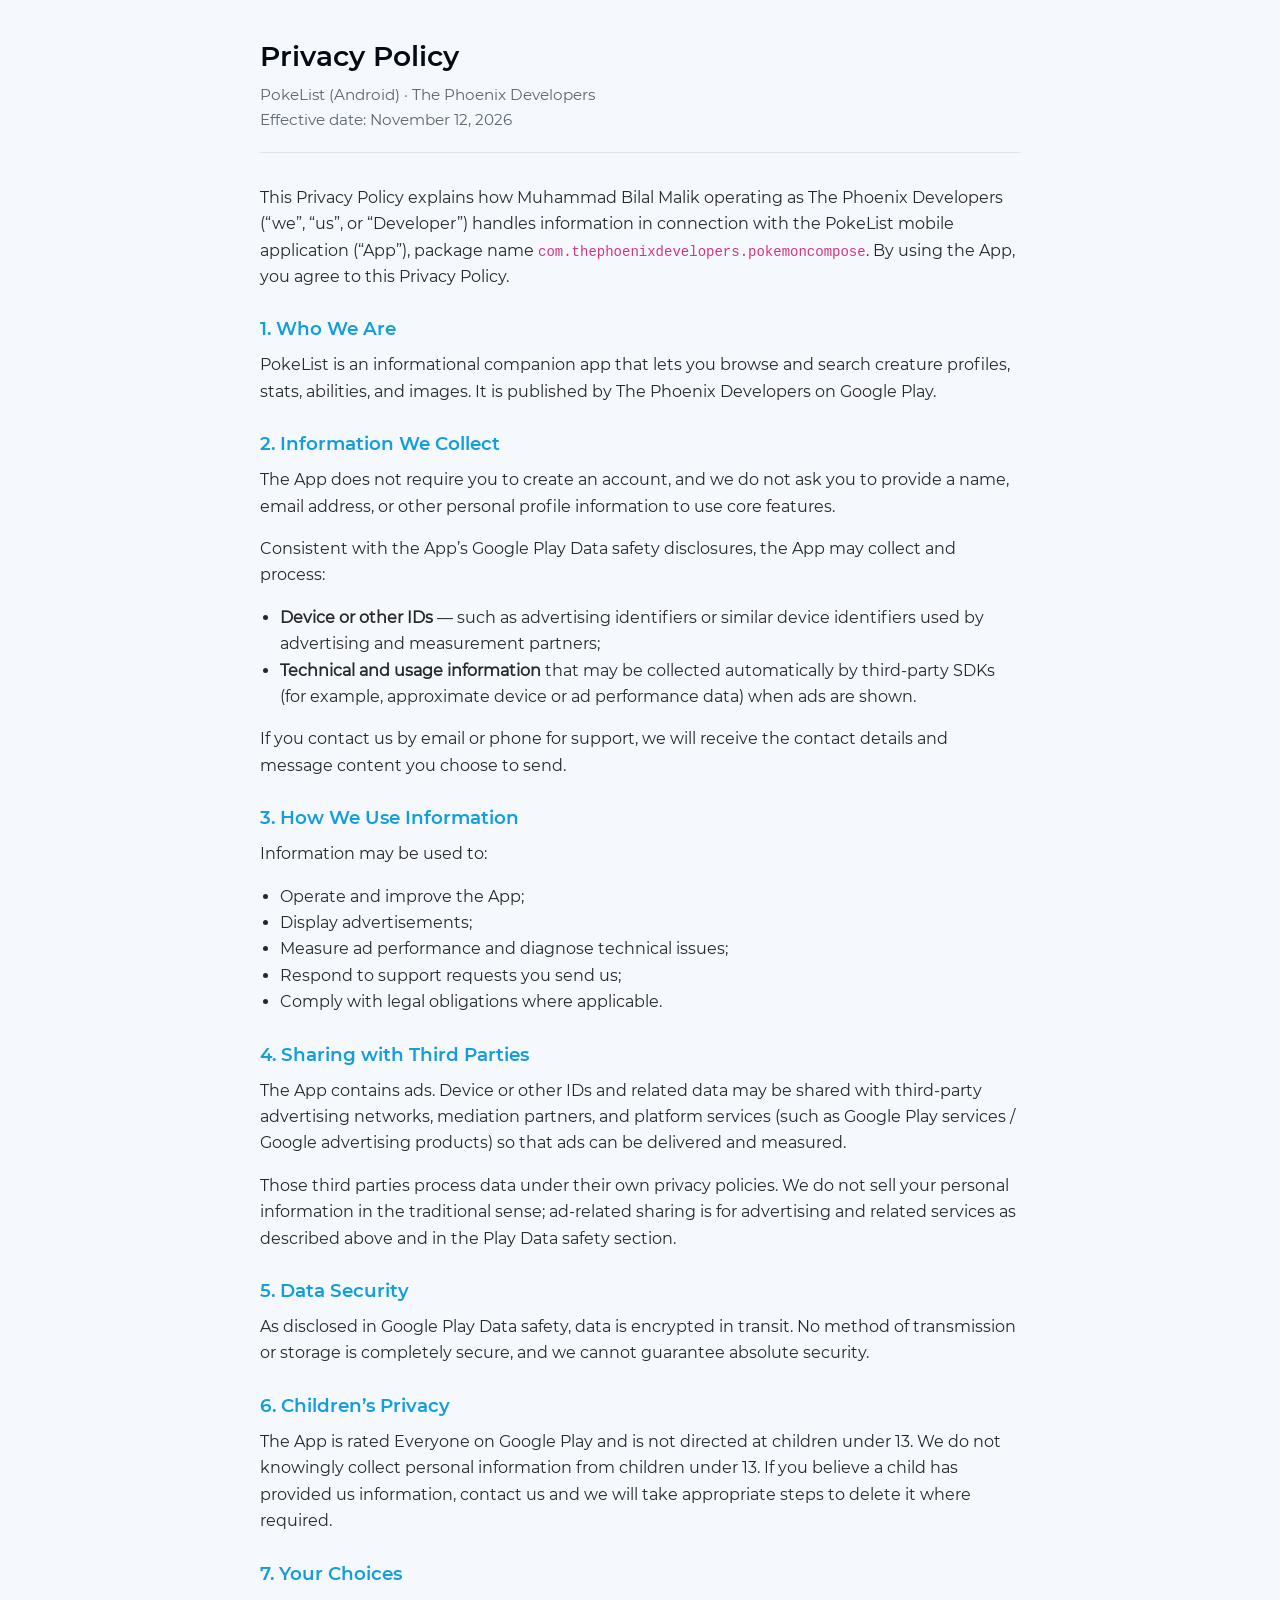
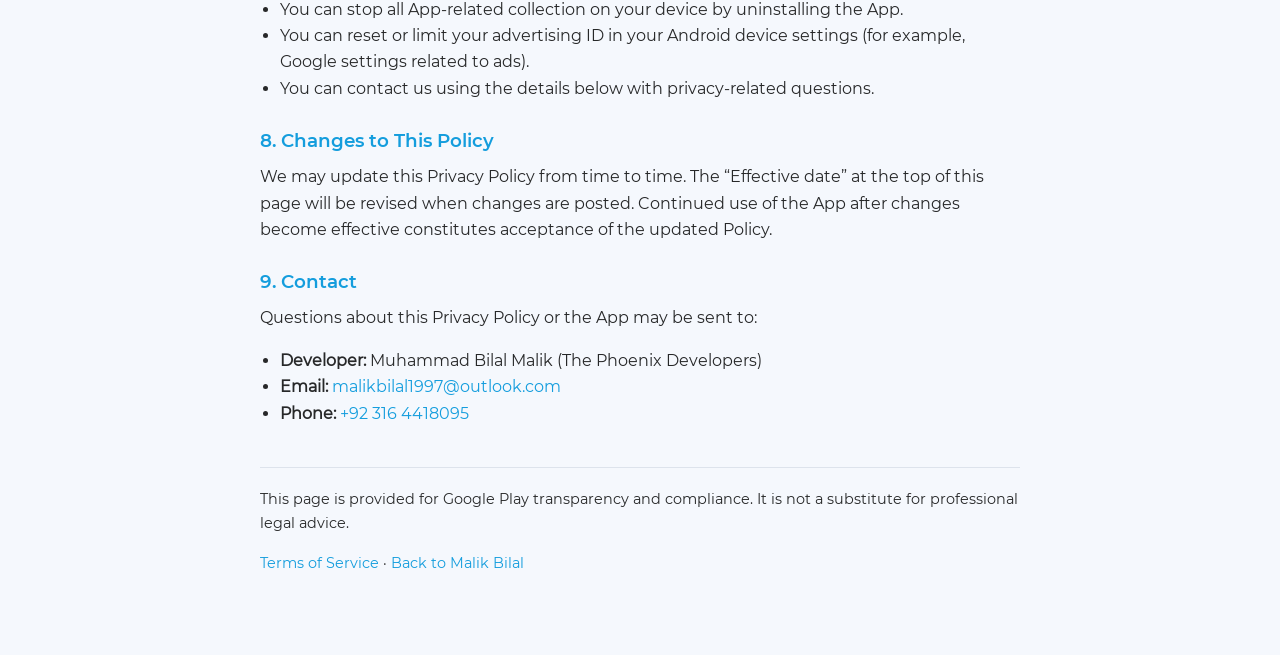
==== pokelist-privacy-policy.html @ 0e5f7070 "Add PokeList Privacy Policy page and cross-link with Terms. Co-authored-by: Cursor <cursoragent@curs" ====
<!DOCTYPE html>
<html lang="en">

<head>
  <meta charset="utf-8">
  <meta content="width=device-width, initial-scale=1.0" name="viewport">
  <title>PokeList – Privacy Policy</title>
  <meta name="description" content="Privacy Policy for the PokeList Android app by The Phoenix Developers.">

  <link href="assets/vendor/bootstrap/css/bootstrap.min.css" rel="stylesheet">
  <link href="assets/css/style.css" rel="stylesheet">

  <style>
    body {
      background: #f5f8fd;
    }

    .legal-page {
      max-width: 800px;
      margin: 0 auto;
      padding: 2.5rem 1.25rem 4rem;
    }

    .legal-page header {
      margin-bottom: 2rem;
      padding-bottom: 1.25rem;
      border-bottom: 1px solid #dde3ec;
    }

    .legal-page h1 {
      font-size: 1.75rem;
      margin-bottom: 0.5rem;
      color: #040b14;
    }

    .legal-page .meta {
      color: #5a6570;
      font-size: 0.95rem;
      margin: 0;
      text-align: left;
    }

    .legal-page h2 {
      font-size: 1.15rem;
      margin-top: 1.75rem;
      margin-bottom: 0.75rem;
      color: #149ddd;
    }

    .legal-page p,
    .legal-page li {
      text-align: left;
      line-height: 1.65;
      color: #272829;
    }

    .legal-page ul {
      padding-left: 1.25rem;
      margin-bottom: 1rem;
    }

    .legal-page footer {
      margin-top: 2.5rem;
      padding-top: 1.25rem;
      border-top: 1px solid #dde3ec;
      font-size: 0.9rem;
      color: #5a6570;
    }
  </style>
</head>

<body>
  <main class="legal-page">
    <header>
      <h1>Privacy Policy</h1>
      <p class="meta">PokeList (Android) · The Phoenix Developers</p>
      <p class="meta">Effective date: November 12, 2026</p>
    </header>

    <p>
      This Privacy Policy explains how Muhammad Bilal Malik operating as The Phoenix Developers
      (“we”, “us”, or “Developer”) handles information in connection with the PokeList mobile
      application (“App”), package name <code>com.thephoenixdevelopers.pokemoncompose</code>.
      By using the App, you agree to this Privacy Policy.
    </p>

    <h2>1. Who We Are</h2>
    <p>
      PokeList is an informational companion app that lets you browse and search creature
      profiles, stats, abilities, and images. It is published by The Phoenix Developers on
      Google Play.
    </p>

    <h2>2. Information We Collect</h2>
    <p>
      The App does not require you to create an account, and we do not ask you to provide a
      name, email address, or other personal profile information to use core features.
    </p>
    <p>
      Consistent with the App’s Google Play Data safety disclosures, the App may collect and
      process:
    </p>
    <ul>
      <li><strong>Device or other IDs</strong> — such as advertising identifiers or similar device identifiers used by advertising and measurement partners;</li>
      <li><strong>Technical and usage information</strong> that may be collected automatically by third-party SDKs (for example, approximate device or ad performance data) when ads are shown.</li>
    </ul>
    <p>
      If you contact us by email or phone for support, we will receive the contact details and
      message content you choose to send.
    </p>

    <h2>3. How We Use Information</h2>
    <p>Information may be used to:</p>
    <ul>
      <li>Operate and improve the App;</li>
      <li>Display advertisements;</li>
      <li>Measure ad performance and diagnose technical issues;</li>
      <li>Respond to support requests you send us;</li>
      <li>Comply with legal obligations where applicable.</li>
    </ul>

    <h2>4. Sharing with Third Parties</h2>
    <p>
      The App contains ads. Device or other IDs and related data may be shared with third-party
      advertising networks, mediation partners, and platform services (such as Google Play
      services / Google advertising products) so that ads can be delivered and measured.
    </p>
    <p>
      Those third parties process data under their own privacy policies. We do not sell your
      personal information in the traditional sense; ad-related sharing is for advertising and
      related services as described above and in the Play Data safety section.
    </p>

    <h2>5. Data Security</h2>
    <p>
      As disclosed in Google Play Data safety, data is encrypted in transit. No method of
      transmission or storage is completely secure, and we cannot guarantee absolute security.
    </p>

    <h2>6. Children’s Privacy</h2>
    <p>
      The App is rated Everyone on Google Play and is not directed at children under 13. We do
      not knowingly collect personal information from children under 13. If you believe a child
      has provided us information, contact us and we will take appropriate steps to delete it
      where required.
    </p>

    <h2>7. Your Choices</h2>
    <ul>
      <li>You can stop all App-related collection on your device by uninstalling the App.</li>
      <li>You can reset or limit your advertising ID in your Android device settings (for example, Google settings related to ads).</li>
      <li>You can contact us using the details below with privacy-related questions.</li>
    </ul>

    <h2>8. Changes to This Policy</h2>
    <p>
      We may update this Privacy Policy from time to time. The “Effective date” at the top of
      this page will be revised when changes are posted. Continued use of the App after changes
      become effective constitutes acceptance of the updated Policy.
    </p>

    <h2>9. Contact</h2>
    <p>Questions about this Privacy Policy or the App may be sent to:</p>
    <ul>
      <li><strong>Developer:</strong> Muhammad Bilal Malik (The Phoenix Developers)</li>
      <li><strong>Email:</strong> <a href="mailto:malikbilal1997@outlook.com">malikbilal1997@outlook.com</a></li>
      <li><strong>Phone:</strong> <a href="tel:+923164418095">+92 316 4418095</a></li>
    </ul>

    <footer>
      <p>
        This page is provided for Google Play transparency and compliance. It is not a
        substitute for professional legal advice.
      </p>
      <p>
        <a href="pokelist-terms-of-service.html">Terms of Service</a>
        ·
        <a href="index.html">Back to Malik Bilal</a>
      </p>
    </footer>
  </main>
</body>

</html>
---- assets/css/style.css ----
@font-face {
  font-family: montserrat-regular;
  src: url(../font/montserrat_regular.ttf);
}

@font-face {
  font-family: montserrat-medium;
  src: url(../font/montserrat_medium.ttf);
}

body {
  font-family: 'montserrat-regular', sans-serif;
  color: #272829;
}

a {
  color: #149ddd;
  text-decoration: none;
}

a:hover {
  color: #37b3ed;
  text-decoration: none;
}

h1, h2, h3, h4, h5, h6 {
  font-family: 'montserrat-medium', sans-serif;
}

p, li {

  text-align: justify;
  text-justify: inter-word;
}

/*--------------------------------------------------------------
# Back to top button
--------------------------------------------------------------*/
.back-to-top {
  position: fixed;
  visibility: hidden;
  opacity: 0;
  right: 15px;
  bottom: 15px;
  z-index: 996;
  background: #149ddd;
  width: 40px;
  height: 40px;
  border-radius: 50px;
  transition: all 0.4s;
}
.back-to-top i {
  font-size: 28px;
  color: #fff;
  line-height: 0;
}
.back-to-top:hover {
  background: #2eafec;
  color: #fff;
}
.back-to-top.active {
  visibility: visible;
  opacity: 1;
}

/*--------------------------------------------------------------
# Header
--------------------------------------------------------------*/
#header {
  position: fixed;
  top: 0;
  left: 0;
  bottom: 0;
  width: 300px;
  transition: all ease-in-out 0.5s;
  z-index: 9997;
  transition: all 0.5s;
  padding: 0 15px;
  background: #040b14;
  overflow-y: auto;
}
#header .profile img {
  margin: 15px auto;
  display: block;
  width: 120px;
  border: 8px solid #2c2f3f;
}
#header .profile h1 {
  font-size: 24px;
  margin: 0;
  padding: 0;
  font-weight: 600;
  -moz-text-align-last: center;
  text-align-last: center;
  font-family: 'montserrat-medium', sans-serif;
}
#header .profile h1 a, #header .profile h1 a:hover {
  color: #fff;
  text-decoration: none;
}
#header .profile .social-links a {
  font-size: 18px;
  display: inline-block;
  background: #212431;
  color: #fff;
  line-height: 1;
  padding: 8px 0;
  margin-right: 4px;
  border-radius: 50%;
  text-align: center;
  width: 36px;
  height: 36px;
  transition: 0.3s;
}
#header .profile .social-links a:hover {
  background: #149ddd;
  color: #fff;
  text-decoration: none;
}

#main {
  margin-left: 300px;
}

@media (max-width: 1199px) {
  #header {
    left: -300px;
  }

  #main {
    margin-left: 0;
  }
}
/*--------------------------------------------------------------
# Navigation Menu
--------------------------------------------------------------*/
/* Desktop Navigation */
.nav-menu {
  padding: 30px 0 0 0;
}
.nav-menu * {
  margin: 0;
  padding: 0;
  list-style: none;
}
.nav-menu > ul > li {
  position: relative;
  white-space: nowrap;
}
.nav-menu a, .nav-menu a:focus {
  display: flex;
  align-items: center;
  color: #a8a9b4;
  padding: 12px 15px;
  margin-bottom: 8px;
  transition: 0.3s;
  font-size: 15px;
}
.nav-menu a i, .nav-menu a:focus i {
  font-size: 24px;
  padding-right: 8px;
  color: #6f7180;
}
.nav-menu a:hover, .nav-menu .active, .nav-menu .active:focus, .nav-menu li:hover > a {
  text-decoration: none;
  color: #fff;
}
.nav-menu a:hover i, .nav-menu .active i, .nav-menu .active:focus i, .nav-menu li:hover > a i {
  color: #149ddd;
}

/* Mobile Navigation */
.mobile-nav-toggle {
  position: fixed;
  right: 15px;
  top: 15px;
  z-index: 9998;
  border: 0;
  font-size: 24px;
  transition: all 0.4s;
  outline: none !important;
  background-color: #149ddd;
  color: #fff;
  width: 40px;
  height: 40px;
  display: inline-flex;
  align-items: center;
  justify-content: center;
  line-height: 0;
  border-radius: 50px;
  cursor: pointer;
}

.mobile-nav-active {
  overflow: hidden;
}
.mobile-nav-active #header {
  left: 0;
}

/*--------------------------------------------------------------
# Hero Section
--------------------------------------------------------------*/
#hero {
  width: 100%;
  height: 25vh;
  background: linear-gradient(90deg, #040b14 0%, #262728 100%);
}

#hero .hero-container {
  position: relative;
  z-index: 2;
  min-width: 300px;
}
#hero h1 {
  margin: 0 0 10px 0;
  font-size: 48px;
  font-weight: 700;
  line-height: 56px;
  color: #fff;
}
#hero p {
  color: #fff;
  margin-bottom: 50px;
  font-size: 20px;
  font-family: 'montserrat-regular', sans-serif;
}
#hero p span {
  color: #fff;
  padding-bottom: 4px;
  letter-spacing: 1px;
  border-bottom: 3px solid #149ddd;
}
@media (min-width: 1024px) {
  #hero {
    background-attachment: fixed;
  }
}
@media (max-width: 768px) {
  #hero h1 {
    font-size: 44px;
    line-height: 36px;
  }

  #hero p {
    font-size: 16px;
  }

  #hero h2 {
    font-size: 18px;
    line-height: 24px;
    margin-bottom: 30px;
  }
}

/*--------------------------------------------------------------
# Sections General
--------------------------------------------------------------*/
section {
  padding: 60px 0;
  overflow: hidden;
}

.section-bg {
  background: #f5f8fd;
}

.section-title {
  padding-bottom: 30px;
}
.section-title h2 {
  font-size: 32px;
  font-weight: bold;
  margin-bottom: 20px;
  padding-bottom: 20px;
  position: relative;
  color: #173b6c;
}
.section-title h2::after {
  content: "";
  position: absolute;
  display: block;
  width: 50px;
  height: 3px;
  background: #149ddd;
  bottom: 0;
  left: 0;
}
.section-title p {
  margin-bottom: 0;
}

/*--------------------------------------------------------------
# About
--------------------------------------------------------------*/
.about .content h3 {
  font-weight: 700;
  font-size: 26px;
  color: #173b6c;
}
.about .content ul {
  list-style: none;
  padding: 0;
}
.about .content ul li {
  margin-bottom: 20px;
  display: flex;
  align-items: center;
}
.about .content ul strong {
  margin-right: 10px;
}
.about .content ul i {
  font-size: 16px;
  margin-right: 5px;
  color: #149ddd;
  line-height: 0;
}
.about .content p:last-child {
  margin-bottom: 0;
}


/*--------------------------------------------------------------
# Akills
--------------------------------------------------------------*/
.skills .progress {
  height: 60px;
  display: block;
  background: none;
  border-radius: 0;
}
.skills .progress .skill {
  padding: 0;
  margin: 0 0 6px 0;
  display: block;
  font-size: 14px;
  font-style: italic;
  font-variant-caps: small-caps;
  font-weight: 600;
  font-family: "montserrat-medium", sans-serif;
  color: #050d18;
}
.skills .progress .skill .val {
  float: right;
  font-style: normal;
}
.skills .progress-bar-wrap {
  background: #dce8f8;
  height: 16px;
}
.skills .progress-bar {
  width: 1px;
  height: 16px;
  transition: 0.9s;
  background-color: #149ddd;
}

/*--------------------------------------------------------------
# Resume
--------------------------------------------------------------*/
.resume .resume-title {
  font-size: 26px;
  font-weight: 700;
  margin-top: 20px;
  margin-bottom: 20px;
  color: #050d18;
}
.resume .resume-item {
  padding: 0 0 20px 20px;
  margin-top: -2px;
  border-left: 2px solid #1f5297;
  position: relative;
}
.resume .resume-item h4 {
  line-height: 18px;
  font-size: 20px;
  font-style: italic;
  font-weight: 600;
  font-family: 'montserrat-medium', sans-serif;
  color: #050d18;
  margin-bottom: 10px;
}

.resume-item p {

  font-size: 14px;

}

.resume .resume-item h5 {
  font-size: 14px;
  background: #e4edf9;
  padding: 5px 15px;
  display: inline-block;
  font-weight: 600;
  margin-bottom: 10px;
}
.resume .resume-item ul {
  padding-left: 20px;
  font-size: 14px;
}
.resume .resume-item ul li {
  padding-bottom: 10px;
}
.resume .resume-item:last-child {
  padding-bottom: 0;
}
.resume .resume-item::before {
  content: "";
  position: absolute;
  width: 16px;
  height: 16px;
  border-radius: 50px;
  left: -9px;
  top: 0;
  background: #fff;
  border: 2px solid #1f5297;
}

/*--------------------------------------------------------------
# Portfolio
--------------------------------------------------------------*/
.portfolio .portfolio-item {
  margin-bottom: 30px;
}
.portfolio #portfolio-flters {
  padding: 0;
  margin: 0 auto 35px auto;
  list-style: none;
  text-align: center;
  background: #fff;
  border-radius: 50px;
  padding: 2px 15px;
}
.portfolio #portfolio-flters li {
  cursor: pointer;
  display: inline-block;
  padding: 10px 15px 8px 15px;
  font-size: 14px;
  font-weight: 600;
  line-height: 1;
  text-transform: uppercase;
  color: #272829;
  margin-bottom: 5px;
  transition: all 0.3s ease-in-out;
}
.portfolio #portfolio-flters li:hover, .portfolio #portfolio-flters li.filter-active {
  color: #149ddd;
}
.portfolio #portfolio-flters li:last-child {
  margin-right: 0;
}
.portfolio .portfolio-wrap {
  transition: 0.3s;
  position: relative;
  overflow: hidden;
  z-index: 1;
}
.portfolio .portfolio-wrap::before {
  content: "";
  background: rgba(255, 255, 255, 0.5);
  position: absolute;
  left: 0;
  right: 0;
  top: 0;
  bottom: 0;
  transition: all ease-in-out 0.3s;
  z-index: 2;
  opacity: 0;
}
.portfolio .portfolio-wrap .portfolio-links {
  opacity: 1;
  left: 0;
  right: 0;
  bottom: -60px;
  z-index: 3;
  position: absolute;
  transition: all ease-in-out 0.3s;
  display: flex;
  justify-content: center;
}
.portfolio .portfolio-wrap .portfolio-links a {
  color: #fff;
  font-size: 28px;
  text-align: center;
  background: rgba(20, 157, 221, 0.75);
  transition: 0.3s;
  width: 50%;
}
.portfolio .portfolio-wrap .portfolio-links a:hover {
  background: rgba(20, 157, 221, 0.95);
}
.portfolio .portfolio-wrap .portfolio-links a + a {
  border-left: 1px solid #37b3ed;
}
.portfolio .portfolio-wrap:hover::before {
  top: 0;
  left: 0;
  right: 0;
  bottom: 0;
  opacity: 1;
}
.portfolio .portfolio-wrap:hover .portfolio-links {
  opacity: 1;
  bottom: 0;
}

.portfolio-wrap img {
  border-radius: 24px;
}

/*--------------------------------------------------------------
# Contact
--------------------------------------------------------------*/
.contact {
  padding-bottom: 130px;
}
.contact .info {
  padding: 30px;
  background: #fff;
  width: 100%;
  box-shadow: 0 0 24px 0 rgba(0, 0, 0, 0.12);
}
.contact .info i {
  font-size: 20px;
  color: #149ddd;
  float: left;
  width: 44px;
  height: 44px;
  background: #dff3fc;
  display: flex;
  justify-content: center;
  align-items: center;
  border-radius: 50px;
  transition: all 0.3s ease-in-out;
}
.contact .info h4 {
  padding: 0 0 0 60px;
  font-size: 22px;
  font-weight: 600;
  margin-bottom: 5px;
  color: #050d18;
}
.contact .info p {
  padding: 0 0 10px 60px;
  margin-bottom: 20px;
  font-size: 14px;
  color: #173b6c;
}
.contact .info .email p {
  padding-top: 5px;
}
.contact .info .social-links {
  padding-left: 60px;
}
.contact .info .social-links a {
  font-size: 18px;
  display: inline-block;
  background: #333;
  color: #fff;
  line-height: 1;
  padding: 8px 0;
  border-radius: 50%;
  text-align: center;
  width: 36px;
  height: 36px;
  transition: 0.3s;
  margin-right: 10px;
}
.contact .info .social-links a:hover {
  background: #149ddd;
  color: #fff;
}
.contact .info .email:hover i, .contact .info .address:hover i, .contact .info .phone:hover i {
  background: #149ddd;
  color: #fff;
}
.contact .php-email-form {
  width: 100%;
  padding: 30px;
  background: #fff;
  box-shadow: 0 0 24px 0 rgba(0, 0, 0, 0.12);
}
.contact .php-email-form .form-group {
  padding-bottom: 8px;
}
.contact .php-email-form .validate {
  display: none;
  color: red;
  margin: 0 0 15px 0;
  font-weight: 400;
  font-size: 13px;
}
.contact .php-email-form .error-message {
  display: none;
  color: #fff;
  background: #ed3c0d;
  text-align: left;
  padding: 15px;
  font-weight: 600;
}
.contact .php-email-form .error-message br + br {
  margin-top: 25px;
}
.contact .php-email-form .sent-message {
  display: none;
  color: #fff;
  background: #18d26e;
  text-align: center;
  padding: 15px;
  font-weight: 600;
}
.contact .php-email-form .loading {
  display: none;
  background: #fff;
  text-align: center;
  padding: 15px;
}
.contact .php-email-form .loading:before {
  content: "";
  display: inline-block;
  border-radius: 50%;
  width: 24px;
  height: 24px;
  margin: 0 10px -6px 0;
  border: 3px solid #18d26e;
  border-top-color: #eee;
  -webkit-animation: animate-loading 1s linear infinite;
  animation: animate-loading 1s linear infinite;
}
.contact .php-email-form .form-group {
  margin-bottom: 15px;
}
.contact .php-email-form label {
  padding-bottom: 8px;
}
.contact .php-email-form input, .contact .php-email-form textarea {
  border-radius: 0;
  box-shadow: none;
  font-size: 14px;
}
.contact .php-email-form input {
  height: 44px;
}
.contact .php-email-form textarea {
  padding: 10px 15px;
}
.contact .php-email-form button[type=submit] {
  background: #149ddd;
  border: 0;
  padding: 10px 24px;
  color: #fff;
  transition: 0.4s;
  border-radius: 4px;
}
.contact .php-email-form button[type=submit]:hover {
  background: #37b3ed;
}
@-webkit-keyframes animate-loading {
  0% {
    transform: rotate(0deg);
  }
  100% {
    transform: rotate(360deg);
  }
}
@keyframes animate-loading {
  0% {
    transform: rotate(0deg);
  }
  100% {
    transform: rotate(360deg);
  }
}

/*--------------------------------------------------------------
# Breadcrumbs
--------------------------------------------------------------*/
.breadcrumbs {
  padding: 20px 0;
  background: #f9f9f9;
}
.breadcrumbs h2 {
  font-size: 26px;
  font-weight: 300;
}
.breadcrumbs ol {
  display: flex;
  flex-wrap: wrap;
  list-style: none;
  padding: 0;
  margin: 0;
  font-size: 15px;
}
.breadcrumbs ol li + li {
  padding-left: 10px;
}
.breadcrumbs ol li + li::before {
  display: inline-block;
  padding-right: 10px;
  color: #0e2442;
  content: "/";
}
@media (max-width: 768px) {
  .breadcrumbs .d-flex {
    display: block !important;
  }
  .breadcrumbs ol {
    display: block;
  }
  .breadcrumbs ol li {
    display: inline-block;
  }
}

/*--------------------------------------------------------------
# Footer
--------------------------------------------------------------*/
#footer {
  padding: 15px;
  color: #f4f6fd;
  font-size: 14px;
  position: fixed;
  left: 0;
  bottom: 0;
  width: 300px;
  z-index: 9999;
  background: #040b14;
}
#footer .copyright {
  text-align: center;
}
#footer .credits {
  padding-top: 5px;
  text-align: center;
  font-size: 13px;
  color: #eaebf0;
}
@media (max-width: 1199px) {
  #footer {
    position: static;
    width: auto;
    padding-right: 20px 15px;
  }
}
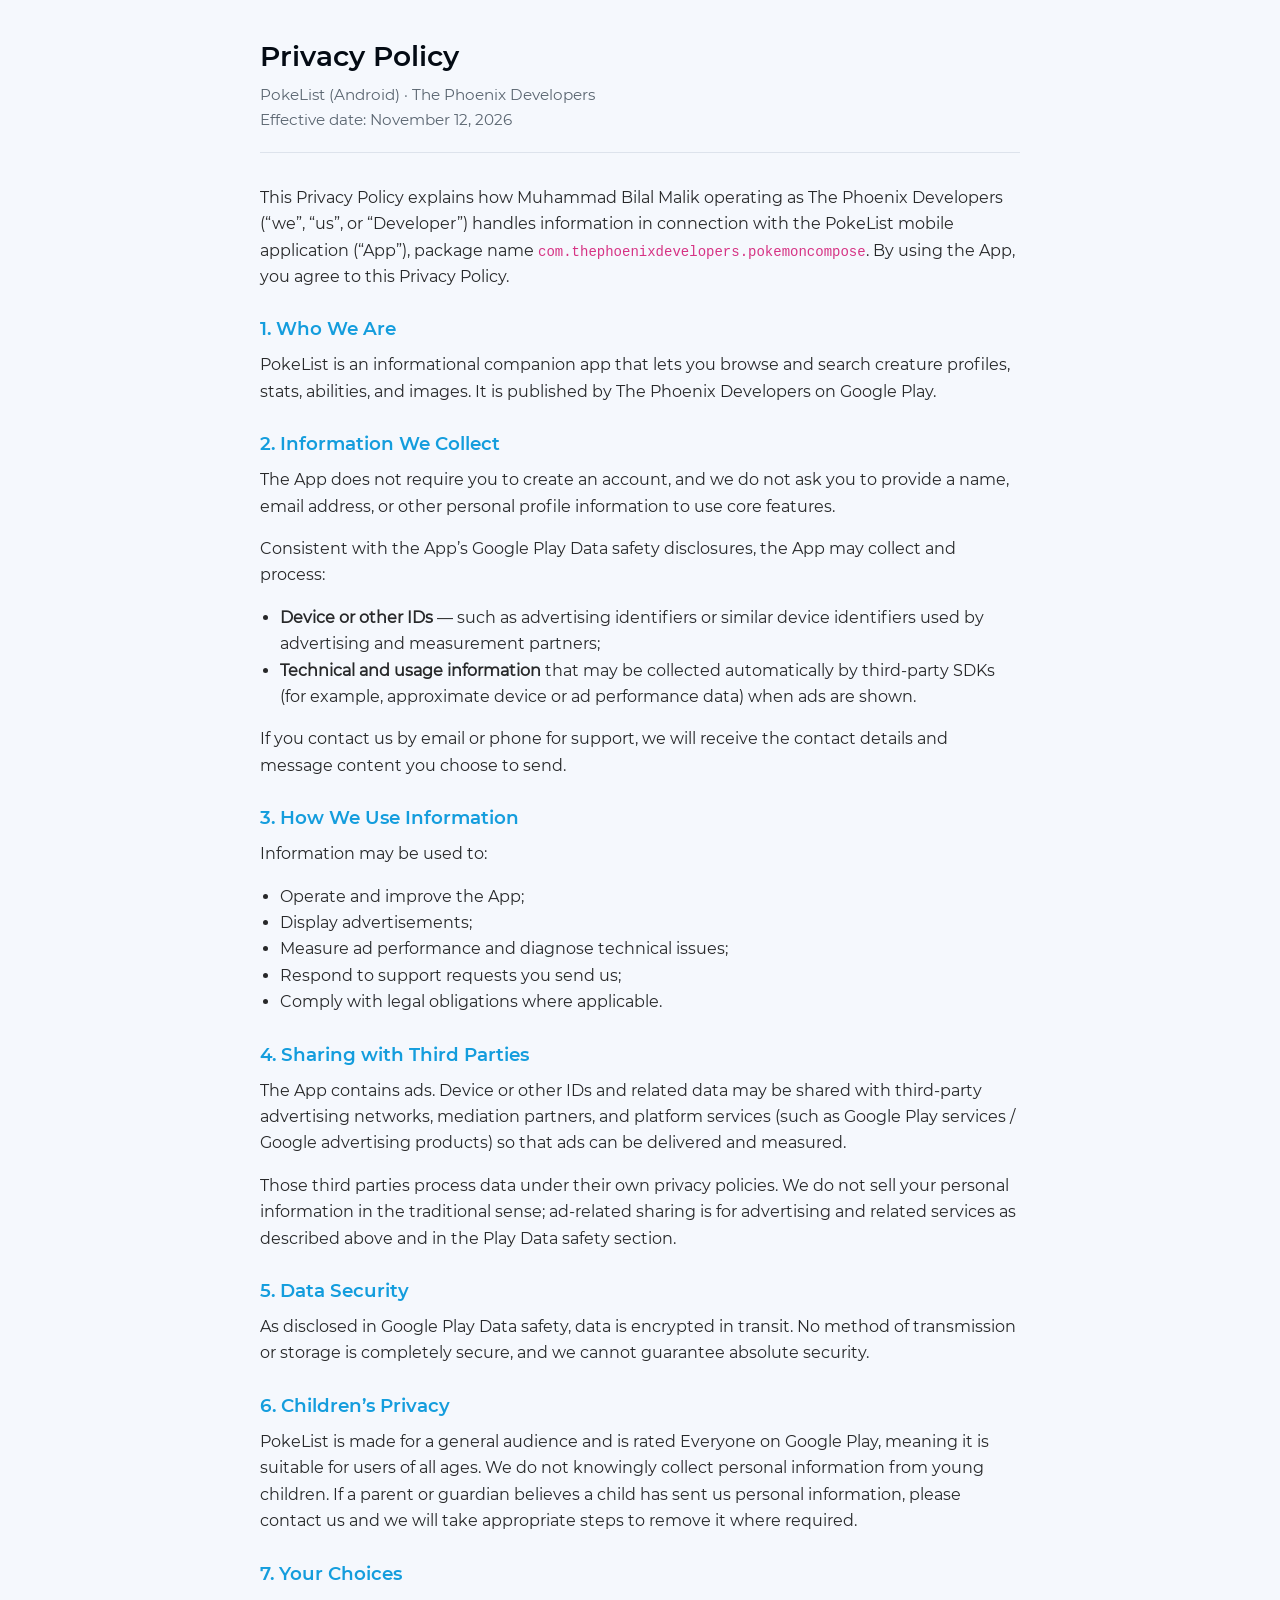
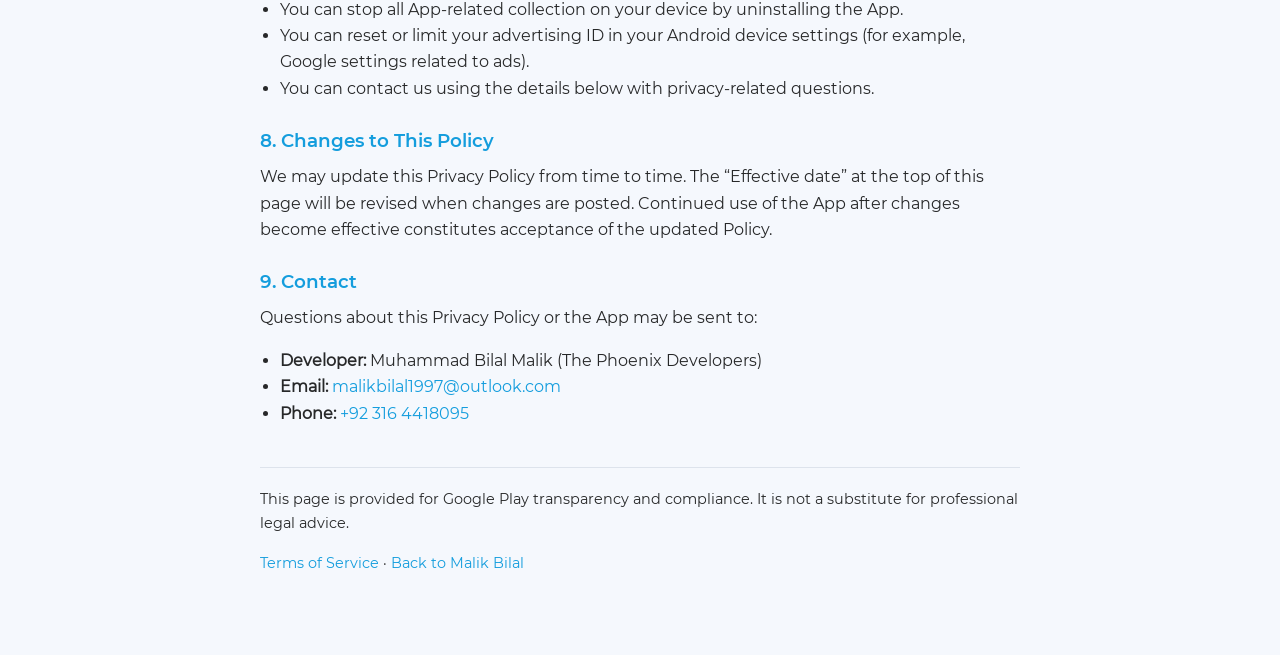
==== commit af194459: "Clarify Children’s Privacy section for Everyone-rated general audience. Co-authored-by: Cursor <curs" ====
--- a/pokelist-privacy-policy.html
+++ b/pokelist-privacy-policy.html
@@ -139,10 +139,10 @@
 
     <h2>6. Children’s Privacy</h2>
     <p>
-      The App is rated Everyone on Google Play and is not directed at children under 13. We do
-      not knowingly collect personal information from children under 13. If you believe a child
-      has provided us information, contact us and we will take appropriate steps to delete it
-      where required.
+      PokeList is made for a general audience and is rated Everyone on Google Play, meaning it
+      is suitable for users of all ages. We do not knowingly collect personal information from
+      young children. If a parent or guardian believes a child has sent us personal information,
+      please contact us and we will take appropriate steps to remove it where required.
     </p>
 
     <h2>7. Your Choices</h2>
